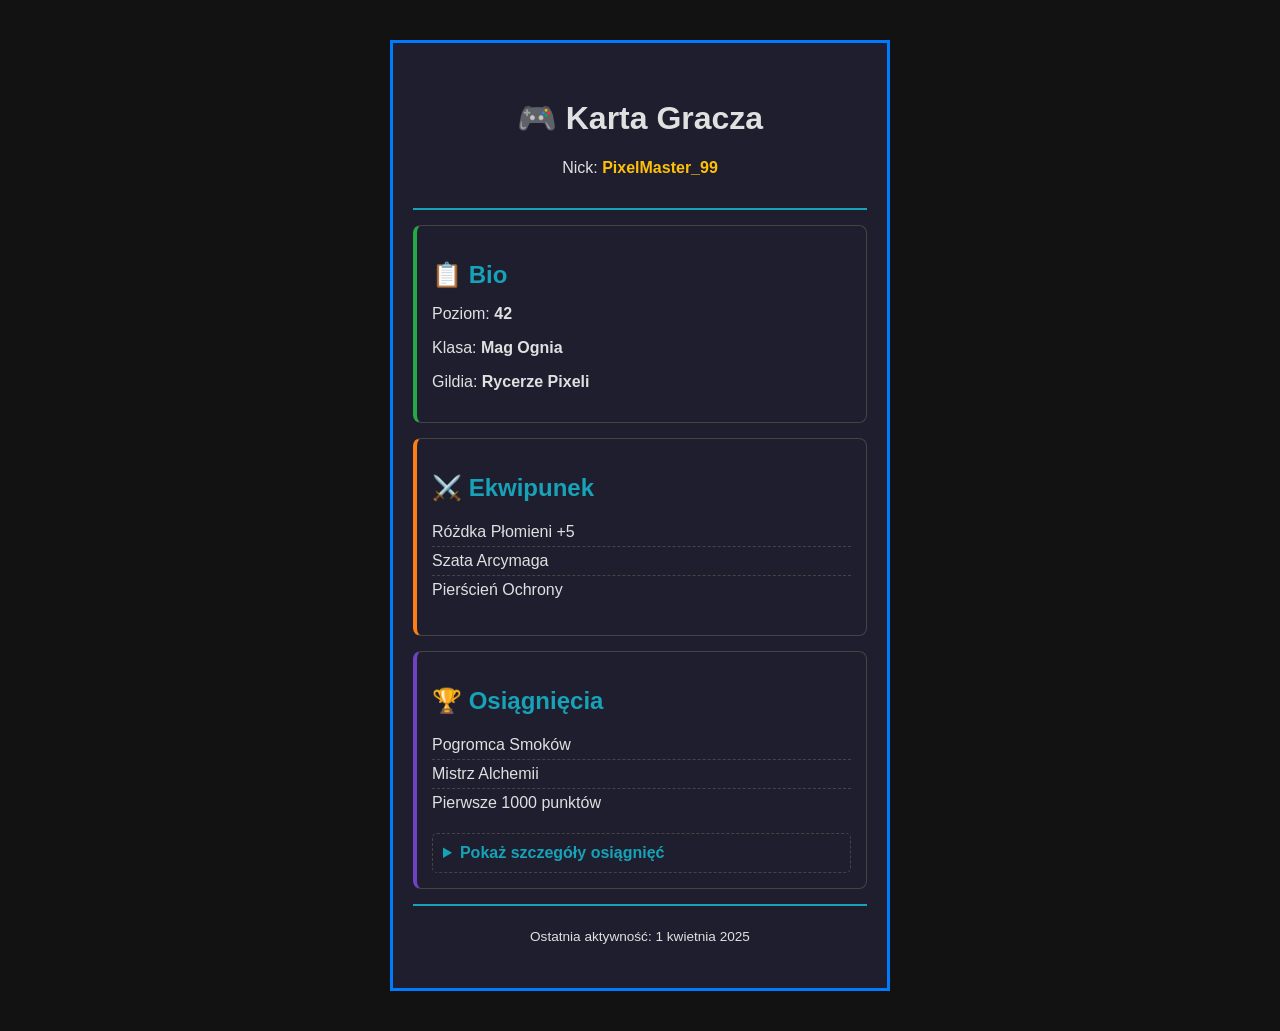
==== index.html @ ec18244d "Add files via upload" ====
<!DOCTYPE html>
<html lang="pl">
<head>
  <meta charset="UTF-8">
  <meta name="viewport" content="width=device-width, initial-scale=1.0">
  <title>Karta Gracza</title>
  <link rel="stylesheet" href="style.css">
</head>
<body>
  <main class="player-card">
    <header class="card-header">
      <h1>🎮 Karta Gracza</h1>
      <p>Nick: <span class="highlight">PixelMaster_99</span></p>
    </header>
    <section class="card-section bio">
      <h2>📋 Bio</h2>
      <p>Poziom: <strong>42</strong></p>
      <p>Klasa: <strong>Mag Ognia</strong></p>
      <p>Gildia: <strong>Rycerze Pixeli</strong></p>
    </section>
    <section class="card-section equipment">
      <h2>⚔️ Ekwipunek</h2>
      <ul>
        <li>Różdka Płomieni +5</li>
        <li>Szata Arcymaga</li>
        <li>Pierścień Ochrony</li>
      </ul>
    </section>
    <section class="card-section achievements">
      <h2>🏆 Osiągnięcia</h2>
      <ul>
        <li>Pogromca Smoków</li>
        <li>Mistrz Alchemii</li>
        <li>Pierwsze 1000 punktów</li>
      </ul>
      <details>
        <summary>Pokaż szczegóły osiągnięć</summary>
        <p>Pogromca Smoków - zdobyte 15.03.2025 w lochu Ognia.</p>
        <p>Mistrz Alchemii - ukończono 50 receptur.</p>
        <p>Pierwsze 1000 pkt - osiągnięte w 3 dni od startu!</p>
      </details>
    </section>
    <footer class="card-footer">
      <p>Ostatnia aktywność: <time datetime="2025-04-01">1 kwietnia 2025</time></p>
    </footer>
  </main>
</body>
</html>
---- style.css ----
/* === Reset i zmienne === */
:root {
  --color-primary: #007bff;
  --color-accent: #17a2b8;
  --color-highlight: #ffc107;
  --color-bg: #1e1e2e;
  --color-text: #e0e0e0;
  --color-border: #444;
}
*, *::before, *::after {
  box-sizing: border-box;
}
body {
  margin: 0;
  padding: 0;
  font-family: 'Segoe UI', Tahoma, Geneva, Verdana, sans-serif;
  background-color: #121212;
  color: var(--color-text);
}
.player-card {
  max-width: 500px;
  margin: 40px auto;
  padding: 20px;
  border: 3px solid var(--color-primary);
  background-color: var(--color-bg);
  transition: transform 0.2s ease;
}
.player-card:hover {
  transform: scale(1.01);
}
.card-header {
  padding: 15px;
  margin-bottom: 15px;
  border-bottom: 2px solid var(--color-accent);
  text-align: center;
}
.card-section {
  padding: 15px;
  margin-bottom: 15px;
  border: 1px solid var(--color-border);
  border-radius: 8px;
}
.card-section:hover {
  border-color: var(--color-primary);
  box-shadow: 0 0 10px rgba(0, 123, 255, 0.3);
}
.card-section h2 {
  margin-bottom: 10px;
  color: var(--color-accent);
}
.bio { border-left: 4px solid #28a745; }
.equipment { border-left: 4px solid #fd7e14; }
.achievements { border-left: 4px solid #6f42c1; }
.card-section ul {
  list-style: none;
  padding-left: 0;
}
.card-section li {
  padding: 5px 0;
  border-bottom: 1px dashed var(--color-border);
}
.card-section li:last-child { border-bottom: none; }
.card-section li:hover {
  background-color: rgba(255, 255, 255, 0.05);
  padding-left: 5px;
}
.highlight {
  color: var(--color-highlight);
  font-weight: bold;
}
.card-footer {
  padding: 10px;
  margin-top: 15px;
  border-top: 2px solid var(--color-accent);
  text-align: center;
  font-size: 0.85em;
}
.achievements details {
  margin-top: 10px;
  padding: 10px;
  border: 1px dashed var(--color-border);
  border-radius: 5px;
}
.achievements summary {
  cursor: pointer;
  color: var(--color-accent);
  font-weight: bold;
}
.achievements summary:hover {
  color: var(--color-highlight);
}
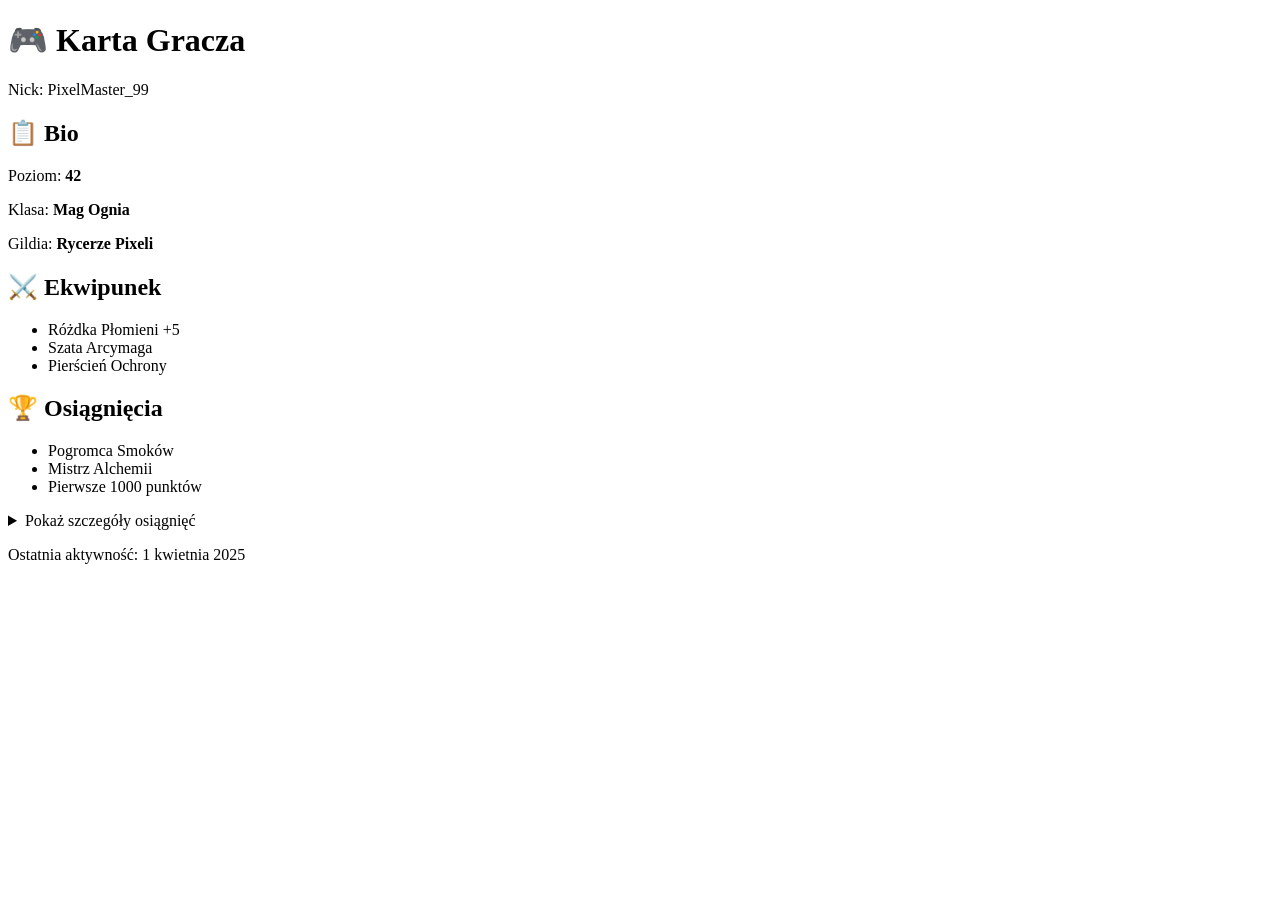
==== commit 89aaf332: "Create index.html" ====
--- a/index.html
+++ b/index.html
@@ -1,48 +1,48 @@
-<!DOCTYPE html>
-<html lang="pl">
-<head>
-  <meta charset="UTF-8">
-  <meta name="viewport" content="width=device-width, initial-scale=1.0">
-  <title>Karta Gracza</title>
-  <link rel="stylesheet" href="style.css">
-</head>
-<body>
-  <main class="player-card">
-    <header class="card-header">
-      <h1>🎮 Karta Gracza</h1>
-      <p>Nick: <span class="highlight">PixelMaster_99</span></p>
-    </header>
-    <section class="card-section bio">
-      <h2>📋 Bio</h2>
-      <p>Poziom: <strong>42</strong></p>
-      <p>Klasa: <strong>Mag Ognia</strong></p>
-      <p>Gildia: <strong>Rycerze Pixeli</strong></p>
-    </section>
-    <section class="card-section equipment">
-      <h2>⚔️ Ekwipunek</h2>
-      <ul>
-        <li>Różdka Płomieni +5</li>
-        <li>Szata Arcymaga</li>
-        <li>Pierścień Ochrony</li>
-      </ul>
-    </section>
-    <section class="card-section achievements">
-      <h2>🏆 Osiągnięcia</h2>
-      <ul>
-        <li>Pogromca Smoków</li>
-        <li>Mistrz Alchemii</li>
-        <li>Pierwsze 1000 punktów</li>
-      </ul>
-      <details>
-        <summary>Pokaż szczegóły osiągnięć</summary>
-        <p>Pogromca Smoków - zdobyte 15.03.2025 w lochu Ognia.</p>
-        <p>Mistrz Alchemii - ukończono 50 receptur.</p>
-        <p>Pierwsze 1000 pkt - osiągnięte w 3 dni od startu!</p>
-      </details>
-    </section>
-    <footer class="card-footer">
-      <p>Ostatnia aktywność: <time datetime="2025-04-01">1 kwietnia 2025</time></p>
-    </footer>
-  </main>
-</body>
-</html>+<!DOCTYPE html>
+<html lang="pl">
+<head>
+  <meta charset="UTF-8">
+  <meta name="viewport" content="width=device-width, initial-scale=1.0">
+  <title>Karta Gracza</title>
+  <link rel="stylesheet" href="style.css">
+</head>
+<body>
+  <main class="player-card">
+    <header class="card-header">
+      <h1>🎮 Karta Gracza</h1>
+      <p>Nick: <span class="highlight">PixelMaster_99</span></p>
+    </header>
+    <section class="card-section bio">
+      <h2>📋 Bio</h2>
+      <p>Poziom: <strong>42</strong></p>
+      <p>Klasa: <strong>Mag Ognia</strong></p>
+      <p>Gildia: <strong>Rycerze Pixeli</strong></p>
+    </section>
+    <section class="card-section equipment">
+      <h2>⚔️ Ekwipunek</h2>
+      <ul>
+        <li>Różdka Płomieni +5</li>
+        <li>Szata Arcymaga</li>
+        <li>Pierścień Ochrony</li>
+      </ul>
+    </section>
+    <section class="card-section achievements">
+      <h2>🏆 Osiągnięcia</h2>
+      <ul>
+        <li>Pogromca Smoków</li>
+        <li>Mistrz Alchemii</li>
+        <li>Pierwsze 1000 punktów</li>
+      </ul>
+      <details>
+        <summary>Pokaż szczegóły osiągnięć</summary>
+        <p>Pogromca Smoków - zdobyte 15.03.2025 w lochu Ognia.</p>
+        <p>Mistrz Alchemii - ukończono 50 receptur.</p>
+        <p>Pierwsze 1000 pkt - osiągnięte w 3 dni od startu!</p>
+      </details>
+    </section>
+    <footer class="card-footer">
+      <p>Ostatnia aktywność: <time datetime="2025-04-01">1 kwietnia 2025</time></p>
+    </footer>
+  </main>
+</body>
+</html>
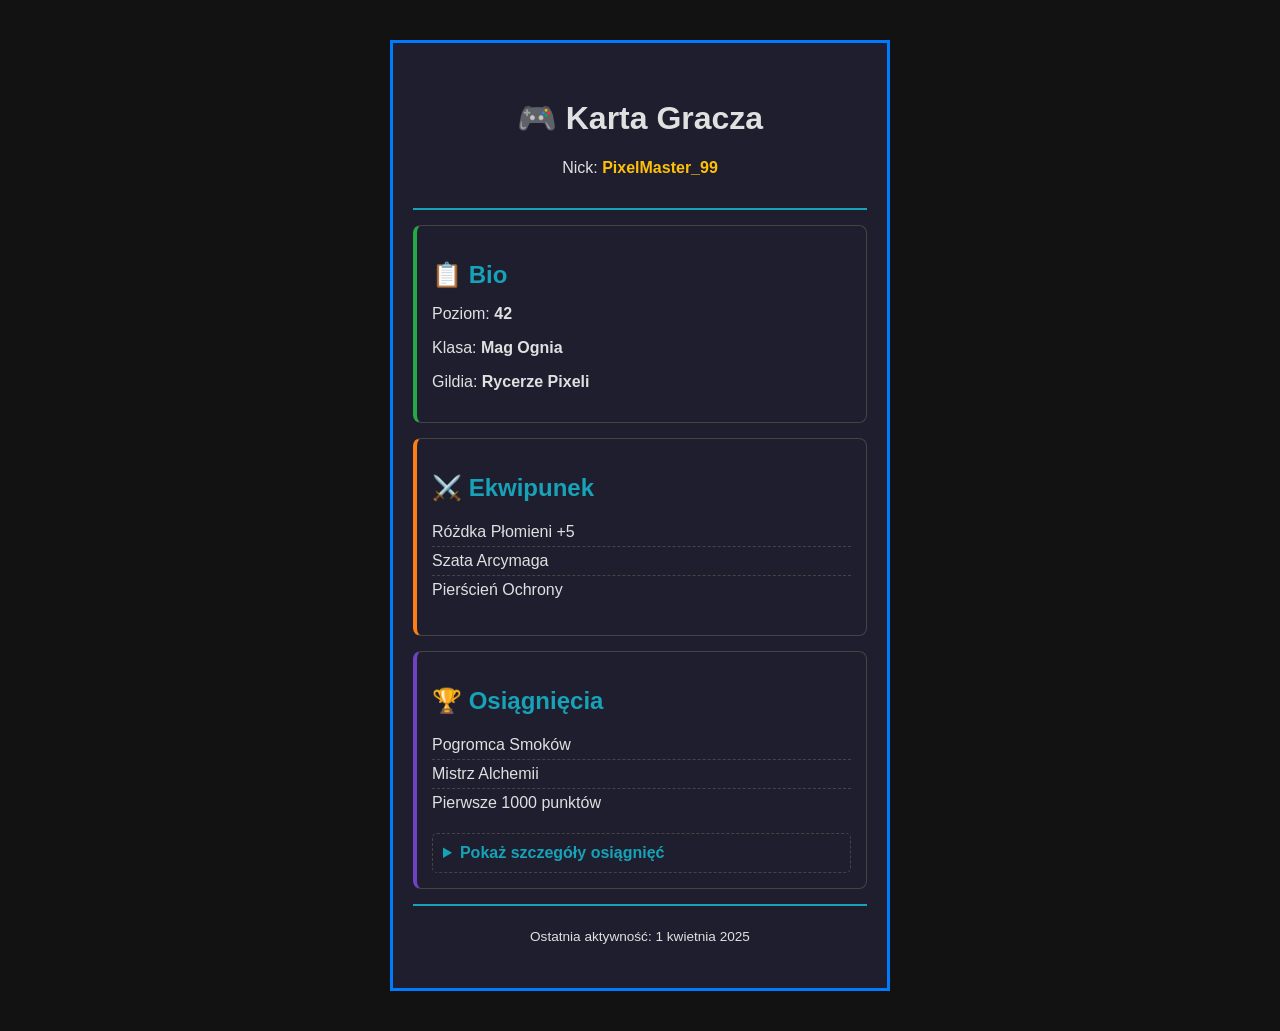
==== commit 469883d3: "Add files via upload" ====
--- a/index.html
+++ b/index.html
@@ -1,48 +1,48 @@
-<!DOCTYPE html>
-<html lang="pl">
-<head>
-  <meta charset="UTF-8">
-  <meta name="viewport" content="width=device-width, initial-scale=1.0">
-  <title>Karta Gracza</title>
-  <link rel="stylesheet" href="style.css">
-</head>
-<body>
-  <main class="player-card">
-    <header class="card-header">
-      <h1>🎮 Karta Gracza</h1>
-      <p>Nick: <span class="highlight">PixelMaster_99</span></p>
-    </header>
-    <section class="card-section bio">
-      <h2>📋 Bio</h2>
-      <p>Poziom: <strong>42</strong></p>
-      <p>Klasa: <strong>Mag Ognia</strong></p>
-      <p>Gildia: <strong>Rycerze Pixeli</strong></p>
-    </section>
-    <section class="card-section equipment">
-      <h2>⚔️ Ekwipunek</h2>
-      <ul>
-        <li>Różdka Płomieni +5</li>
-        <li>Szata Arcymaga</li>
-        <li>Pierścień Ochrony</li>
-      </ul>
-    </section>
-    <section class="card-section achievements">
-      <h2>🏆 Osiągnięcia</h2>
-      <ul>
-        <li>Pogromca Smoków</li>
-        <li>Mistrz Alchemii</li>
-        <li>Pierwsze 1000 punktów</li>
-      </ul>
-      <details>
-        <summary>Pokaż szczegóły osiągnięć</summary>
-        <p>Pogromca Smoków - zdobyte 15.03.2025 w lochu Ognia.</p>
-        <p>Mistrz Alchemii - ukończono 50 receptur.</p>
-        <p>Pierwsze 1000 pkt - osiągnięte w 3 dni od startu!</p>
-      </details>
-    </section>
-    <footer class="card-footer">
-      <p>Ostatnia aktywność: <time datetime="2025-04-01">1 kwietnia 2025</time></p>
-    </footer>
-  </main>
-</body>
-</html>
+<!DOCTYPE html>
+<html lang="pl">
+<head>
+  <meta charset="UTF-8">
+  <meta name="viewport" content="width=device-width, initial-scale=1.0">
+  <title>Karta Gracza</title>
+  <link rel="stylesheet" href="style.css">
+</head>
+<body>
+  <main class="player-card">
+    <header class="card-header">
+      <h1>🎮 Karta Gracza</h1>
+      <p>Nick: <span class="highlight">PixelMaster_99</span></p>
+    </header>
+    <section class="card-section bio">
+      <h2>📋 Bio</h2>
+      <p>Poziom: <strong>42</strong></p>
+      <p>Klasa: <strong>Mag Ognia</strong></p>
+      <p>Gildia: <strong>Rycerze Pixeli</strong></p>
+    </section>
+    <section class="card-section equipment">
+      <h2>⚔️ Ekwipunek</h2>
+      <ul>
+        <li>Różdka Płomieni +5</li>
+        <li>Szata Arcymaga</li>
+        <li>Pierścień Ochrony</li>
+      </ul>
+    </section>
+    <section class="card-section achievements">
+      <h2>🏆 Osiągnięcia</h2>
+      <ul>
+        <li>Pogromca Smoków</li>
+        <li>Mistrz Alchemii</li>
+        <li>Pierwsze 1000 punktów</li>
+      </ul>
+      <details>
+        <summary>Pokaż szczegóły osiągnięć</summary>
+        <p>Pogromca Smoków - zdobyte 15.03.2025 w lochu Ognia.</p>
+        <p>Mistrz Alchemii - ukończono 50 receptur.</p>
+        <p>Pierwsze 1000 pkt - osiągnięte w 3 dni od startu!</p>
+      </details>
+    </section>
+    <footer class="card-footer">
+      <p>Ostatnia aktywność: <time datetime="2025-04-01">1 kwietnia 2025</time></p>
+    </footer>
+  </main>
+</body>
+</html>
--- a/style.css
+++ b/style.css
@@ -0,0 +1,91 @@
+/* === Reset i zmienne === */
+:root {
+  --color-primary: #007bff;
+  --color-accent: #17a2b8;
+  --color-highlight: #ffc107;
+  --color-bg: #1e1e2e;
+  --color-text: #e0e0e0;
+  --color-border: #444;
+}
+*, *::before, *::after {
+  box-sizing: border-box;
+}
+body {
+  margin: 0;
+  padding: 0;
+  font-family: 'Segoe UI', Tahoma, Geneva, Verdana, sans-serif;
+  background-color: #121212;
+  color: var(--color-text);
+}
+.player-card {
+  max-width: 500px;
+  margin: 40px auto;
+  padding: 20px;
+  border: 3px solid var(--color-primary);
+  background-color: var(--color-bg);
+  transition: transform 0.2s ease;
+}
+.player-card:hover {
+  transform: scale(1.01);
+}
+.card-header {
+  padding: 15px;
+  margin-bottom: 15px;
+  border-bottom: 2px solid var(--color-accent);
+  text-align: center;
+}
+.card-section {
+  padding: 15px;
+  margin-bottom: 15px;
+  border: 1px solid var(--color-border);
+  border-radius: 8px;
+}
+.card-section:hover {
+  border-color: var(--color-primary);
+  box-shadow: 0 0 10px rgba(0, 123, 255, 0.3);
+}
+.card-section h2 {
+  margin-bottom: 10px;
+  color: var(--color-accent);
+}
+.bio { border-left: 4px solid #28a745; }
+.equipment { border-left: 4px solid #fd7e14; }
+.achievements { border-left: 4px solid #6f42c1; }
+.card-section ul {
+  list-style: none;
+  padding-left: 0;
+}
+.card-section li {
+  padding: 5px 0;
+  border-bottom: 1px dashed var(--color-border);
+}
+.card-section li:last-child { border-bottom: none; }
+.card-section li:hover {
+  background-color: rgba(255, 255, 255, 0.05);
+  padding-left: 5px;
+}
+.highlight {
+  color: var(--color-highlight);
+  font-weight: bold;
+}
+.card-footer {
+  padding: 10px;
+  margin-top: 15px;
+  border-top: 2px solid var(--color-accent);
+  text-align: center;
+  font-size: 0.85em;
+}
+.achievements details {
+  margin-top: 10px;
+  padding: 10px;
+  border: 1px dashed var(--color-border);
+  border-radius: 5px;
+}
+.achievements summary {
+  cursor: pointer;
+  color: var(--color-accent);
+  font-weight: bold;
+}
+.achievements summary:hover {
+  color: var(--color-highlight);
+}
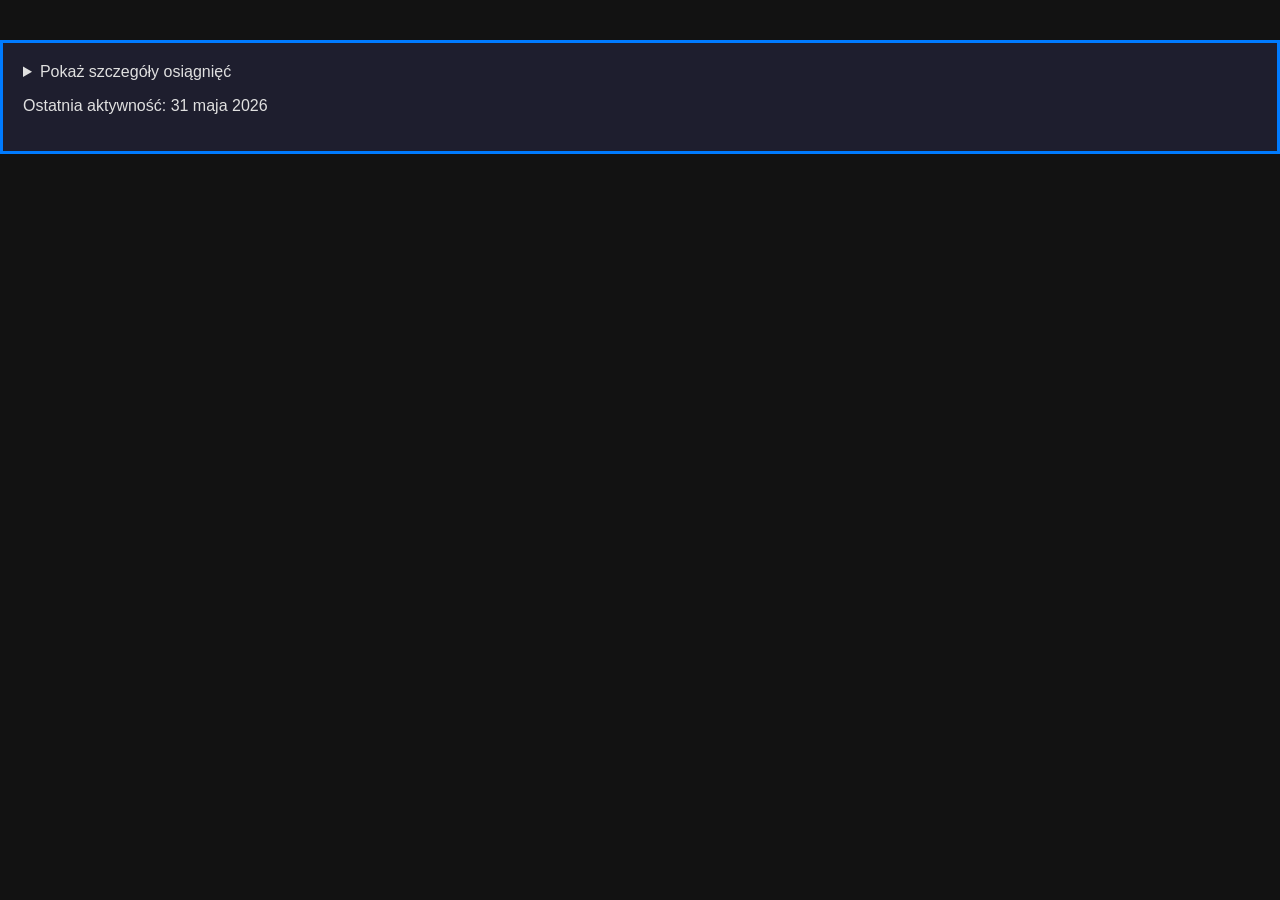
==== commit 2cd61e31: "Add files via upload" ====
--- a/index.html
+++ b/index.html
@@ -8,41 +8,21 @@
 </head>
 <body>
   <main class="player-card">
-    <header class="card-header">
-      <h1>🎮 Karta Gracza</h1>
-      <p>Nick: <span class="highlight">PixelMaster_99</span></p>
-    </header>
-    <section class="card-section bio">
-      <h2>📋 Bio</h2>
-      <p>Poziom: <strong>42</strong></p>
-      <p>Klasa: <strong>Mag Ognia</strong></p>
-      <p>Gildia: <strong>Rycerze Pixeli</strong></p>
-    </section>
-    <section class="card-section equipment">
-      <h2>⚔️ Ekwipunek</h2>
-      <ul>
-        <li>Różdka Płomieni +5</li>
-        <li>Szata Arcymaga</li>
-        <li>Pierścień Ochrony</li>
-      </ul>
-    </section>
-    <section class="card-section achievements">
-      <h2>🏆 Osiągnięcia</h2>
-      <ul>
-        <li>Pogromca Smoków</li>
-        <li>Mistrz Alchemii</li>
-        <li>Pierwsze 1000 punktów</li>
+    
+    <!-li>
       </ul>
       <details>
         <summary>Pokaż szczegóły osiągnięć</summary>
-        <p>Pogromca Smoków - zdobyte 15.03.2025 w lochu Ognia.</p>
-        <p>Mistrz Alchemii - ukończono 50 receptur.</p>
-        <p>Pierwsze 1000 pkt - osiągnięte w 3 dni od startu!</p>
+        <p>Pogromca smoków - zdobyto 50 punktów ognia</p>
+        <p>Mistrz Alchemii - zdobyto 50 punktów mikstur</p>
+        <p>Punkty zdobyto wczoraj.</p>
       </details>
     </section>
+    <!--po przerwie-->
     <footer class="card-footer">
-      <p>Ostatnia aktywność: <time datetime="2025-04-01">1 kwietnia 2025</time></p>
+      <p>Ostatnia aktywność: <time datetime="2026-05-31">31 maja 2026</time></p>
     </footer>
+    <!--KOD DO NAPISANIA 2 KONIEC-->
   </main>
 </body>
 </html>
--- a/style.css
+++ b/style.css
@@ -17,75 +17,31 @@
   background-color: #121212;
   color: var(--color-text);
 }
+
 .player-card {
-  max-width: 500px;
+  max-width: 500 px;
   margin: 40px auto;
-  padding: 20px;
+  padding:20px;
   border: 3px solid var(--color-primary);
-  background-color: var(--color-bg);
+  background-color:var(--color-bg);
   transition: transform 0.2s ease;
 }
-.player-card:hover {
+.player-card:hover{
   transform: scale(1.01);
 }
-.card-header {
+.card-header{
   padding: 15px;
   margin-bottom: 15px;
   border-bottom: 2px solid var(--color-accent);
   text-align: center;
 }
-.card-section {
-  padding: 15px;
-  margin-bottom: 15px;
-  border: 1px solid var(--color-border);
-  border-radius: 8px;
-}
-.card-section:hover {
-  border-color: var(--color-primary);
-  box-shadow: 0 0 10px rgba(0, 123, 255, 0.3);
-}
-.card-section h2 {
-  margin-bottom: 10px;
-  color: var(--color-accent);
-}
-.bio { border-left: 4px solid #28a745; }
-.equipment { border-left: 4px solid #fd7e14; }
-.achievements { border-left: 4px solid #6f42c1; }
-.card-section ul {
-  list-style: none;
-  padding-left: 0;
-}
-.card-section li {
-  padding: 5px 0;
-  border-bottom: 1px dashed var(--color-border);
-}
-.card-section li:last-child { border-bottom: none; }
-.card-section li:hover {
-  background-color: rgba(255, 255, 255, 0.05);
-  padding-left: 5px;
-}
-.highlight {
-  color: var(--color-highlight);
-  font-weight: bold;
-}
-.card-footer {
-  padding: 10px;
-  margin-top: 15px;
-  border-top: 2px solid var(--color-accent);
-  text-align: center;
-  font-size: 0.85em;
-}
-.achievements details {
-  margin-top: 10px;
-  padding: 10px;
-  border: 1px dashed var(--color-border);
-  border-radius: 5px;
-}
-.achievements summary {
-  cursor: pointer;
-  color: var(--color-accent);
-  font-weight: bold;
-}
-.achievements summary:hover {
-  color: var(--color-highlight);
-}+
+
+
+
+
+
+
+
+
+/* KOD DO NAPISANIA 2 KONIEC*/
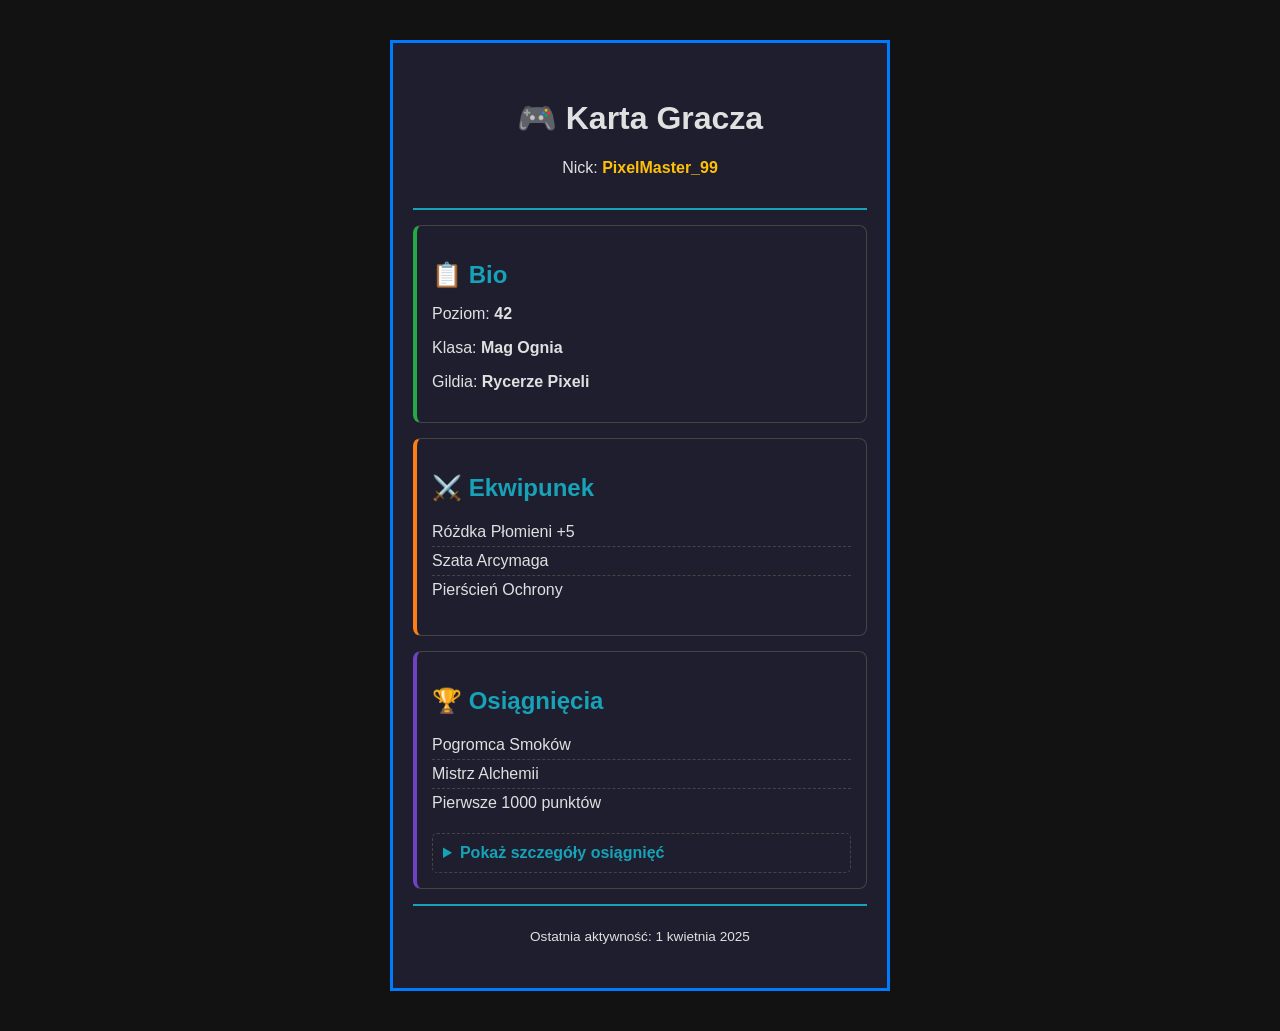
==== commit 63c93810: "Add files via upload" ====
--- a/index.html
+++ b/index.html
@@ -8,21 +8,41 @@
 </head>
 <body>
   <main class="player-card">
-    
-    <!-li>
+    <header class="card-header">
+      <h1>🎮 Karta Gracza</h1>
+      <p>Nick: <span class="highlight">PixelMaster_99</span></p>
+    </header>
+    <section class="card-section bio">
+      <h2>📋 Bio</h2>
+      <p>Poziom: <strong>42</strong></p>
+      <p>Klasa: <strong>Mag Ognia</strong></p>
+      <p>Gildia: <strong>Rycerze Pixeli</strong></p>
+    </section>
+    <section class="card-section equipment">
+      <h2>⚔️ Ekwipunek</h2>
+      <ul>
+        <li>Różdka Płomieni +5</li>
+        <li>Szata Arcymaga</li>
+        <li>Pierścień Ochrony</li>
+      </ul>
+    </section>
+    <section class="card-section achievements">
+      <h2>🏆 Osiągnięcia</h2>
+      <ul>
+        <li>Pogromca Smoków</li>
+        <li>Mistrz Alchemii</li>
+        <li>Pierwsze 1000 punktów</li>
       </ul>
       <details>
         <summary>Pokaż szczegóły osiągnięć</summary>
-        <p>Pogromca smoków - zdobyto 50 punktów ognia</p>
-        <p>Mistrz Alchemii - zdobyto 50 punktów mikstur</p>
-        <p>Punkty zdobyto wczoraj.</p>
+        <p>Pogromca Smoków - zdobyte 15.03.2025 w lochu Ognia.</p>
+        <p>Mistrz Alchemii - ukończono 50 receptur.</p>
+        <p>Pierwsze 1000 pkt - osiągnięte w 3 dni od startu!</p>
       </details>
     </section>
-    <!--po przerwie-->
     <footer class="card-footer">
-      <p>Ostatnia aktywność: <time datetime="2026-05-31">31 maja 2026</time></p>
+      <p>Ostatnia aktywność: <time datetime="2025-04-01">1 kwietnia 2025</time></p>
     </footer>
-    <!--KOD DO NAPISANIA 2 KONIEC-->
   </main>
 </body>
 </html>
--- a/style.css
+++ b/style.css
@@ -17,31 +17,75 @@
   background-color: #121212;
   color: var(--color-text);
 }
-
 .player-card {
-  max-width: 500 px;
+  max-width: 500px;
   margin: 40px auto;
-  padding:20px;
+  padding: 20px;
   border: 3px solid var(--color-primary);
-  background-color:var(--color-bg);
+  background-color: var(--color-bg);
   transition: transform 0.2s ease;
 }
-.player-card:hover{
+.player-card:hover {
   transform: scale(1.01);
 }
-.card-header{
+.card-header {
   padding: 15px;
   margin-bottom: 15px;
   border-bottom: 2px solid var(--color-accent);
   text-align: center;
 }
-
-
-
-
-
-
-
-
-
-/* KOD DO NAPISANIA 2 KONIEC*/+.card-section {
+  padding: 15px;
+  margin-bottom: 15px;
+  border: 1px solid var(--color-border);
+  border-radius: 8px;
+}
+.card-section:hover {
+  border-color: var(--color-primary);
+  box-shadow: 0 0 10px rgba(0, 123, 255, 0.3);
+}
+.card-section h2 {
+  margin-bottom: 10px;
+  color: var(--color-accent);
+}
+.bio { border-left: 4px solid #28a745; }
+.equipment { border-left: 4px solid #fd7e14; }
+.achievements { border-left: 4px solid #6f42c1; }
+.card-section ul {
+  list-style: none;
+  padding-left: 0;
+}
+.card-section li {
+  padding: 5px 0;
+  border-bottom: 1px dashed var(--color-border);
+}
+.card-section li:last-child { border-bottom: none; }
+.card-section li:hover {
+  background-color: rgba(255, 255, 255, 0.05);
+  padding-left: 5px;
+}
+.highlight {
+  color: var(--color-highlight);
+  font-weight: bold;
+}
+.card-footer {
+  padding: 10px;
+  margin-top: 15px;
+  border-top: 2px solid var(--color-accent);
+  text-align: center;
+  font-size: 0.85em;
+}
+.achievements details {
+  margin-top: 10px;
+  padding: 10px;
+  border: 1px dashed var(--color-border);
+  border-radius: 5px;
+}
+.achievements summary {
+  cursor: pointer;
+  color: var(--color-accent);
+  font-weight: bold;
+}
+.achievements summary:hover {
+  color: var(--color-highlight);
+}
